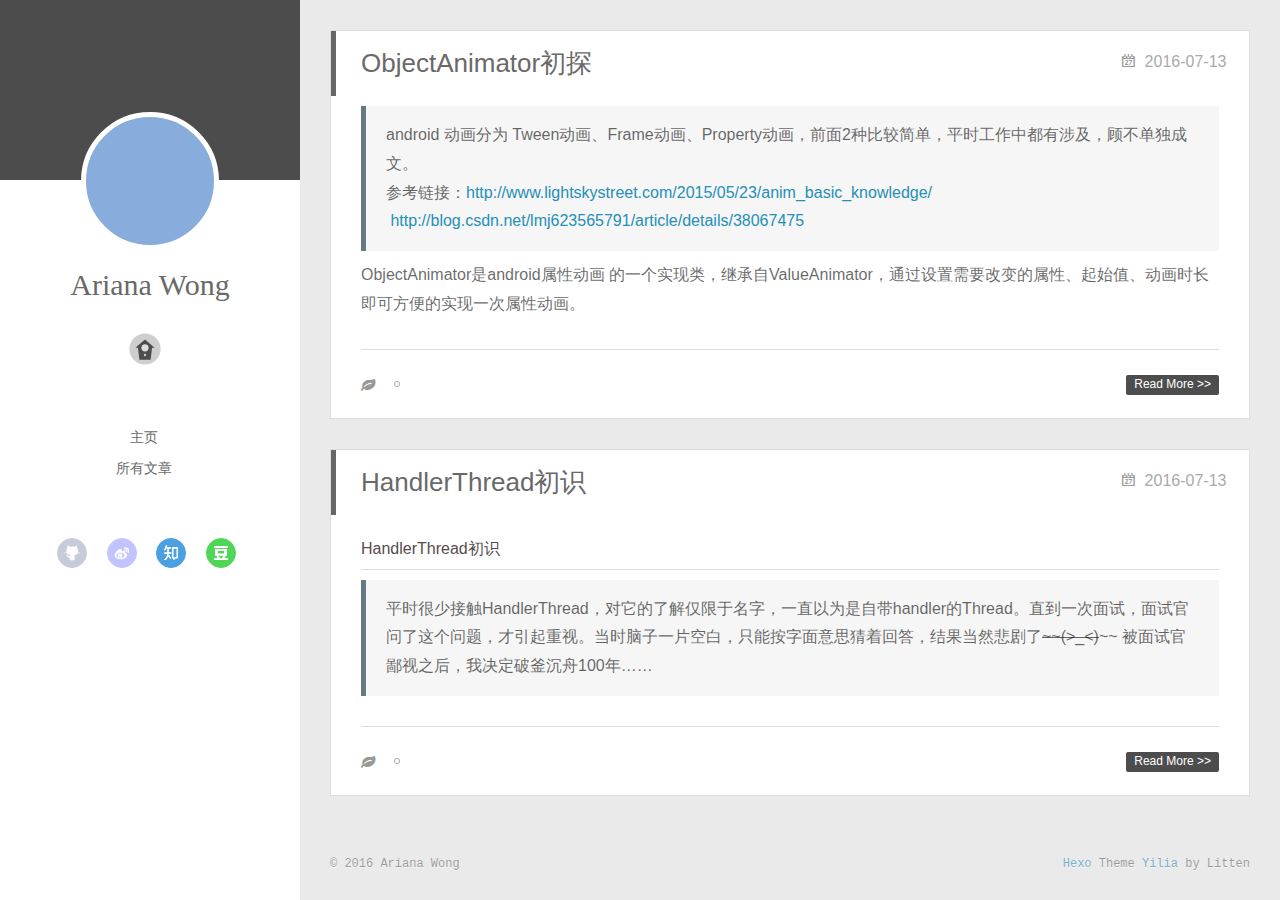
==== index.html @ d1c43d98 "Site updated: 2016-07-18 16:41:41" ====
<!DOCTYPE html>
<html>
<head>
  <meta charset="utf-8">
  
  <meta http-equiv="X-UA-Compatible" content="IE=edge" >
  <title>Douyer&#39;s home</title>
  <meta name="viewport" content="width=device-width, initial-scale=1, maximum-scale=1">
  <meta property="og:type" content="website">
<meta property="og:title" content="Douyer's home">
<meta property="og:url" content="http://love.xiachuanyun.cn/index.html">
<meta property="og:site_name" content="Douyer's home">
<meta name="twitter:card" content="summary">
<meta name="twitter:title" content="Douyer's home">
  
    <link rel="alternative" href="/atom.xml" title="Douyer&#39;s home" type="application/atom+xml">
  
  
    <link rel="icon" href="/favicon.ico">
  
  <link rel="stylesheet" href="/css/style.css">
</head>

<body>
  <div id="container">
    <div class="left-col">
    <div class="overlay"></div>
<div class="intrude-less">
	<header id="header" class="inner">
		<a href="/" class="profilepic">
			
			<img lazy-src="/img/favicon.ico" class="js-avatar">
			
		</a>

		<hgroup>
		  <h1 class="header-author"><a href="/">Ariana Wong</a></h1>
		</hgroup>

		

		
			<div class="switch-btn">
				<div class="icon">
					<div class="icon-ctn">
						<div class="icon-wrap icon-house" data-idx="0">
							<div class="birdhouse"></div>
							<div class="birdhouse_holes"></div>
						</div>
						<div class="icon-wrap icon-ribbon hide" data-idx="1">
							<div class="ribbon"></div>
						</div>
						
						
						<div class="icon-wrap icon-me hide" data-idx="3">
							<div class="user"></div>
							<div class="shoulder"></div>
						</div>
						
					</div>
					
				</div>
				<div class="tips-box hide">
					<div class="tips-arrow"></div>
					<ul class="tips-inner">
						<li>Menu</li>
						<li>Tags</li>
						
						
						<li>About</li>
						
					</ul>
				</div>
			</div>
		

		<div class="switch-area">
			<div class="switch-wrap">
				<section class="switch-part switch-part1">
					<nav class="header-menu">
						<ul>
						
							<li><a href="/">主页</a></li>
				        
							<li><a href="/archives">所有文章</a></li>
				        
						</ul>
					</nav>
					<nav class="header-nav">
						<div class="social">
							
								<a class="github" target="_blank" href="https://github.com/" title="github">github</a>
					        
								<a class="weibo" target="_blank" href="http://weibo.com/" title="weibo">weibo</a>
					        
								<a class="zhihu" target="_blank" href="https://www.zhihu.com/" title="zhihu">zhihu</a>
					        
								<a class="douban" target="_blank" href="https://www.douban.com/" title="douban">douban</a>
					        
						</div>
					</nav>
				</section>
				
				
				<section class="switch-part switch-part2">
					<div class="widget tagcloud" id="js-tagcloud">
						<a href="/tags/android-work/" style="font-size: 10px;">android work</a>
					</div>
				</section>
				
				
				

				
				
				<section class="switch-part switch-part3">
				
					<div id="js-aboutme">我是谁，我从哪里来，我到哪里去？我就是我，是颜色不一样的吃货…</div>
				</section>
				
			</div>
		</div>
	</header>				
</div>

    </div>
    <div class="mid-col">
      <nav id="mobile-nav">
  	<div class="overlay">
  		<div class="slider-trigger"></div>
  		<h1 class="header-author js-mobile-header hide">Ariana Wong</h1>
  	</div>
	<div class="intrude-less">
		<header id="header" class="inner">
			<div class="profilepic">
			
				<img lazy-src="/img/favicon.ico" class="js-avatar">
			
			</div>
			<hgroup>
			  <h1 class="header-author">Ariana Wong</h1>
			</hgroup>
			
			<nav class="header-menu">
				<ul>
				
					<li><a href="/">主页</a></li>
		        
					<li><a href="/archives">所有文章</a></li>
		        
		        <div class="clearfix"></div>
				</ul>
			</nav>
			<nav class="header-nav">
				<div class="social">
					
						<a class="github" target="_blank" href="https://github.com/" title="github">github</a>
			        
						<a class="weibo" target="_blank" href="http://weibo.com/" title="weibo">weibo</a>
			        
						<a class="zhihu" target="_blank" href="https://www.zhihu.com/" title="zhihu">zhihu</a>
			        
						<a class="douban" target="_blank" href="https://www.douban.com/" title="douban">douban</a>
			        
				</div>
			</nav>
		</header>				
	</div>
</nav>

      <div class="body-wrap">
  
    <article id="post-ObjectAnimator初探" class="article article-type-post" itemscope itemprop="blogPost">
  
    <div class="article-meta">
      <a href="/2016/07/13/ObjectAnimator初探/" class="article-date">
  	<time datetime="2016-07-13T09:12:01.000Z" itemprop="datePublished">2016-07-13</time>
</a>
    </div>
  
  <div class="article-inner">
    
      <input type="hidden" class="isFancy" />
    
    
      <header class="article-header">
        
  
    <h1 itemprop="name">
      <a class="article-title" href="/2016/07/13/ObjectAnimator初探/">ObjectAnimator初探</a>
    </h1>
  

      </header>
      
    
    <div class="article-entry" itemprop="articleBody">
      
        <blockquote>
<p> android 动画分为 Tween动画、Frame动画、Property动画，前面2种比较简单，平时工作中都有涉及，顾不单独成文。</p>
<p> 参考链接：<a href="http://www.lightskystreet.com/2015/05/23/anim_basic_knowledge/">http://www.lightskystreet.com/2015/05/23/anim_basic_knowledge/</a>     </p>
<p> ​                   <a href="http://blog.csdn.net/lmj623565791/article/details/38067475">http://blog.csdn.net/lmj623565791/article/details/38067475</a></p>
</blockquote>
<p>ObjectAnimator是android属性动画 的一个实现类，继承自ValueAnimator，通过设置需要改变的属性、起始值、动画时长即可方便的实现一次属性动画。<br>
      
    </div>
    
    <div class="article-info article-info-index">
      
      
	<div class="article-tag tagcloud">
		<ul class="article-tag-list"><li class="article-tag-list-item"><a class="article-tag-list-link" href="/tags/android-work/">android work</a></li></ul>
	</div>

      

      
        <p class="article-more-link">
          <a  href="/2016/07/13/ObjectAnimator初探/#more">Read More >></a>
        </p>
      
      <div class="clearfix"></div>
    </div>
    
  </div>
  
</article>









  
    <article id="post-HandlerThread初识" class="article article-type-post" itemscope itemprop="blogPost">
  
    <div class="article-meta">
      <a href="/2016/07/13/HandlerThread初识/" class="article-date">
  	<time datetime="2016-07-13T07:56:54.000Z" itemprop="datePublished">2016-07-13</time>
</a>
    </div>
  
  <div class="article-inner">
    
      <input type="hidden" class="isFancy" />
    
    
      <header class="article-header">
        
  
    <h1 itemprop="name">
      <a class="article-title" href="/2016/07/13/HandlerThread初识/">HandlerThread初识</a>
    </h1>
  

      </header>
      
    
    <div class="article-entry" itemprop="articleBody">
      
        <h4 id="HandlerThread初识"><a href="#HandlerThread初识" class="headerlink" title="HandlerThread初识"></a>HandlerThread初识</h4><blockquote>
<p>平时很少接触HandlerThread，对它的了解仅限于名字，一直以为是自带handler的Thread。直到一次面试，面试官问了这个问题，才引起重视。当时脑子一片空白，只能按字面意思猜着回答，结果当然悲剧了<del>~~(&gt;_&lt;)</del>~~   被面试官鄙视之后，我决定破釜沉舟100年……</p>
</blockquote>
      
    </div>
    
    <div class="article-info article-info-index">
      
      
	<div class="article-tag tagcloud">
		<ul class="article-tag-list"><li class="article-tag-list-item"><a class="article-tag-list-link" href="/tags/android-work/">android work</a></li></ul>
	</div>

      

      
        <p class="article-more-link">
          <a  href="/2016/07/13/HandlerThread初识/#more">Read More >></a>
        </p>
      
      <div class="clearfix"></div>
    </div>
    
  </div>
  
</article>









  
  
</div>
      <footer id="footer">
  <div class="outer">
    <div id="footer-info">
    	<div class="footer-left">
    		&copy; 2016 Ariana Wong
    	</div>
      	<div class="footer-right">
      		<a href="http://hexo.io/" target="_blank">Hexo</a>  Theme <a href="https://github.com/litten/hexo-theme-yilia" target="_blank">Yilia</a> by Litten
      	</div>
    </div>
  </div>
</footer>
    </div>
    
  <link rel="stylesheet" href="/fancybox/jquery.fancybox.css">


<script>
	var yiliaConfig = {
		fancybox: true,
		mathjax: true,
		animate: true,
		isHome: true,
		isPost: false,
		isArchive: false,
		isTag: false,
		isCategory: false,
		open_in_new: false
	}
</script>
<script src="http://7.url.cn/edu/jslib/comb/require-2.1.6,jquery-1.9.1.min.js"></script>
<script src="/js/main.js"></script>






<script type="text/x-mathjax-config">
MathJax.Hub.Config({
    tex2jax: {
        inlineMath: [ ['$','$'], ["\\(","\\)"]  ],
        processEscapes: true,
        skipTags: ['script', 'noscript', 'style', 'textarea', 'pre', 'code']
    }
});

MathJax.Hub.Queue(function() {
    var all = MathJax.Hub.getAllJax(), i;
    for(i=0; i < all.length; i += 1) {
        all[i].SourceElement().parentNode.className += ' has-jax';                 
    }       
});
</script>

<script type="text/javascript" src="http://cdn.mathjax.org/mathjax/latest/MathJax.js?config=TeX-AMS-MML_HTMLorMML">
</script>


  </div>
</body>
</html>
---- css/style.css ----
body {
  width: 100%;
}
body:before,
body:after {
  content: "";
  display: table;
}
body:after {
  clear: both;
}
@font-face {
  font-family: 'FontAwesome';
  src: url("fonts/fontawesome-webfont.eot");
  src: url("fonts/fontawesome-webfont.eot?#iefix") format("embedded-opentype"), url("fonts/fontawesome-webfont.woff") format("woff"), url("fonts/fontawesome-webfont.ttf") format("truetype"), url("fonts/fontawesome-webfont.svgz#FontAwesomeRegular") format("svg"), url("fonts/fontawesome-webfont.svg#FontAwesomeRegular") format("svg");
  font-weight: normal;
  font-style: normal;
}
html,
body,
div,
span,
applet,
object,
iframe,
h1,
h2,
h3,
h4,
h5,
h6,
p,
blockquote,
pre,
a,
abbr,
acronym,
address,
big,
cite,
code,
del,
dfn,
em,
img,
ins,
kbd,
q,
s,
samp,
small,
strike,
strong,
sub,
sup,
tt,
var,
dl,
dt,
dd,
ol,
ul,
li,
fieldset,
form,
label,
legend,
table,
caption,
tbody,
tfoot,
thead,
tr,
th,
td {
  margin: 0;
  padding: 0;
  border: 0;
  outline: 0;
  font-weight: inherit;
  font-style: inherit;
  font-family: inherit;
  font-size: 100%;
  vertical-align: baseline;
}
body {
  line-height: 1;
  color: #000;
  background: #fff;
}
ol,
ul {
  list-style: none;
}
table {
  border-collapse: separate;
  border-spacing: 0;
  vertical-align: middle;
}
caption,
th,
td {
  text-align: left;
  font-weight: normal;
  vertical-align: middle;
}
a img {
  border: none;
}
ol {
  list-style: decimal;
  padding-left: 20px;
}
ul {
  list-style: none;
}
input,
button {
  margin: 0;
  padding: 0;
}
input::-moz-focus-inner,
button::-moz-focus-inner {
  border: 0;
  padding: 0;
}
@font-face {
  font-family: FontAwesome;
  font-style: normal;
  font-weight: normal;
  src: url("fonts/fontawesome-webfont.eot?v=#4.0.3");
  src: url("fonts/fontawesome-webfont.eot?#iefix&v=#4.0.3") format("embedded-opentype"), url("fonts/fontawesome-webfont.woff?v=#4.0.3") format("woff"), url("fonts/fontawesome-webfont.ttf?v=#4.0.3") format("truetype"), url("fonts/fontawesome-webfont.svg#fontawesomeregular?v=#4.0.3") format("svg");
}
html,
body,
#container {
  height: 100%;
}
body {
  font-family: "微软雅黑", "HelveticaNeue-Light", "Helvetica Neue Light", "Helvetica Neue", Helvetica, Arial, sans-serif;
  font-size: 16px;
  background: #fff;
  color: rgba(0,0,0,0.6);
  -webkit-overflow-scrolling: touch;
}
h1,
h2,
h3 {
  display: block;
}
h1 {
  font-size: 1.5em;
}
h2 {
  font-size: 1.3em;
}
h3 {
  font-size: 1.1em;
}
h4,
h5,
h6 {
  font-size: 1em;
}
a {
  text-decoration: none;
  outline-width: 0;
  color: #258fb8;
  outline: none;
}
.alignleft {
  float: left;
}
.alignright {
  float: right;
}
.clearfix {
  *zoom: 1;
}
.clearfix:after {
  content: "";
  display: table;
  clear: both;
}
.inner {
  width: 1000px;
  margin: 0 auto;
}
.hide {
  display: none;
}
@media screen and (max-width: 1040px) {
  .inner {
    width: 100%;
  }
}
#container {
  position: relative;
  min-height: 100%;
}
#container #mobile-nav {
  display: none;
}
#container #mobile-nav .overlay {
  height: 110px;
  position: absolute;
  width: 100%;
  background: #4d4d4d;
}
#container #mobile-nav .overlay.fixed {
  position: fixed;
  height: 42px;
  z-index: 99;
}
#container #mobile-nav #header {
  padding: 10px 0 0 0;
}
#container #mobile-nav #header .profilepic {
  display: block;
  position: relative;
  z-index: 100;
}
#container #mobile-nav #header .header-menu {
  height: auto;
  margin: 10px;
}
#container #mobile-nav #header .header-menu ul {
  text-align: center;
  cursor: default;
}
#container #mobile-nav #header .header-menu li {
  display: inline-block;
  margin: 3px;
}
#container .left-col {
  background: #fff;
  width: 300px;
  position: fixed;
  opacity: 1;
  -webkit-transition: all 0.2s ease-in;
  -moz-transition: all 0.2s ease-in;
  -ms-transition: all 0.2s ease-in;
  transition: all 0.2s ease-in;
  height: 100%;
}
#container .left-col .overlay {
  width: 100%;
  height: 180px;
  background-color: #000;
  position: absolute;
  opacity: 0.7;
}
#container .left-col .intrude-less {
  width: 76%;
  text-align: center;
  margin: 112px auto 0;
}
#container .mid-col {
  position: absolute;
  right: 0;
  min-height: 100%;
  background: #eaeaea;
  left: 300px;
  width: auto;
}
@media screen and (max-width: 800px) {
  #container .left-col {
    display: none;
  }
  #container .mid-col {
    left: 0;
  }
  #container #header .header-nav {
    position: relative;
  }
  #container .header-author.fixed {
    position: fixed;
    top: -13px;
    width: 100%;
    color: #ddd;
  }
  #container .overlay .slider-trigger {
    position: absolute;
    z-index: 101;
    bottom: 0;
    left: 0;
    width: 42px;
    height: 42px;
  }
  #container .overlay .slider-trigger:hover {
    background: #444;
  }
  #container .overlay .slider-trigger:before {
    color: #ddd;
    content: "\f00b";
    font: 16px FontAwesome;
    width: 16px;
    height: 16px;
    margin-left: 9px;
    margin-top: 14px;
    display: block;
  }
  #container .article-header {
    border-left: none;
    padding: 0;
    border-bottom: 1px dotted #ddd;
  }
  #container .article-header h1 {
    margin-bottom: 10px;
  }
  #container .header-subtitle {
    padding: 0 24px;
  }
  #container .article-info-index.article-info {
    padding-top: 10px;
    margin: 0;
    border-top: 1px solid #ddd;
  }
  #container .article-info-post.article-info {
    margin: 0;
    padding-top: 10px;
    border: none;
  }
  #container .article-more-link a {
    float: right;
  }
  #container #viewer-box .viewer-box-l {
    font-size: 14px;
  }
  #container .article {
    padding: 10px;
    margin: 10px;
    font-size: 14px;
  }
  #container .article .article-entry {
    padding-left: 0;
    padding-right: 0;
    padding-top: 10px;
  }
  #container .article .article-title {
    font-size: 18px;
    max-width: 185px;
    display: block;
    margin: 0;
  }
  #container .article .article-meta {
    width: auto;
    height: 30px;
    margin-top: -5px;
    position: ralative;
  }
  #container .article .article-meta .article-date {
    font-size: 12px;
    -webkit-border-radius: 0;
    border-radius: 0;
    color: #666;
    background: none;
    height: auto;
    padding: 0;
    margin: 0;
    width: 100%;
    text-align: left;
    margin-left: 10px;
  }
  #container .article .article-meta .article-date time {
    width: auto;
    float: right;
    margin-right: 10px;
  }
  #container .article .article-meta .article-tag-list {
    margin-top: 7px;
    position: absolute;
    right: 10px;
    top: 0;
  }
  #container .article .article-meta .article-tag-list:before {
    float: left;
    margin-top: 1px;
    left: 0;
  }
  #container .article .article-meta .article-tag-list .article-tag-list-item {
    float: left;
    padding-left: 0;
    width: auto;
    max-width: 83px;
  }
  #container .article .article-meta .article-category {
    margin-top: 7px;
    position: absolute;
    right: 10px;
    top: -30px;
  }
  #container .article .article-meta .article-category:before {
    float: left;
    margin-top: 1px;
    left: 15px;
  }
  #container .article .article-meta .article-category .article-category-link {
    max-width: 83px;
    width: auto;
    padding-left: 10px;
  }
  #container .article .article-nav-link-wrap {
    margin: 5px 0;
  }
  #container .article .article-nav-link-wrap strong {
    float: left;
    margin-right: 5px;
  }
  #container .article #article-nav-older {
    float: none;
    display: block;
  }
  #container .share {
    padding: 3px 10px;
  }
  #container .duoshuo {
    padding: 0 13px;
  }
  #container #disqus_thread {
    padding: 0 13px;
  }
  #container #mobile-nav {
    display: block;
  }
  #container #page-nav .extend {
    opacity: 1;
  }
  #container .instagram .open-ins {
    left: 2px;
    top: -30px;
    color: #aaa;
  }
  #container .info-on-right {
    float: initial;
  }
  #container .archives-wrap {
    margin: 10px 10px 0px;
    padding: 10px;
  }
  #container .archives-wrap .archive-article-title {
    font-size: 14px;
  }
  #container .archives-wrap .archive-year-wrap {
    position: relative;
    padding: 0 0 0 0;
  }
  #container .archives-wrap .archive-year-wrap a {
    padding: 0 0 0 0;
  }
  #container .archives-wrap .article-meta .archive-article-date {
    font-size: 12px;
    margin-right: 10px;
    margin-top: -5px;
  }
  #container .archives-wrap .article-meta .article-tag-list-link {
    font-size: 12px;
  }
  #container .archives .archive-article {
    padding: 10px 0;
    margin-left: 0;
  }
  #container #footer .footer-left {
    float: initial;
    margin-bottom: 10px;
  }
  #container #footer .footer-right {
    float: initial;
  }
}
.header-author {
  text-align: center;
  margin: 0.67em 0;
  font-family: Roboto, "Roboto", serif;
  font-size: 30px;
  -webkit-transition: 0.3s;
  -moz-transition: 0.3s;
  -ms-transition: 0.3s;
  transition: 0.3s;
}
#header {
  width: 100%;
}
#header a {
  color: #696969;
}
#header a:hover {
  color: #b0a0aa;
}
#header .profilepic {
  text-align: center;
  display: block;
  border: 5px solid #fff;
  -webkit-border-radius: 300px;
  border-radius: 300px;
  width: 128px;
  height: 128px;
  margin: 0 auto;
  position: relative;
  overflow: hidden;
  background: #88acdb;
  -webkit-transition: all 0.2s ease-in;
  display: -webkit-box;
  -webkit-box-orient: horizontal;
  -webkit-box-pack: center;
  -webkit-box-align: center;
  text-align: center;
}
#header .profilepic img {
  width: 20%;
  height: 20%;
  -webkit-border-radius: 300px;
  border-radius: 300px;
  opacity: 0;
  -webkit-transition: all 0.2s ease-in;
}
#header .profilepic img.show {
  width: 100%;
  height: 100%;
  opacity: 1;
}
#header .header-subtitle {
  text-align: center;
  color: #999;
  font-size: 14px;
  line-height: 25px;
  overflow: hidden;
  text-overflow: ellipsis;
  display: -webkit-box;
  -webkit-line-clamp: 2;
  -webkit-box-orient: vertical;
}
#header .header-menu {
  font-weight: 300;
  line-height: 31px;
  cursor: pointer;
  text-transform: uppercase;
  float: none;
  min-height: 150px;
  margin-left: -12px;
  text-align: center;
  display: -webkit-box;
  -webkit-box-orient: horizontal;
  -webkit-box-pack: center;
  -webkit-box-align: center;
}
#header .header-menu li {
  cursor: default;
}
#header .header-menu li a {
  font-size: 14px;
  min-width: 300px;
}
#header .switch-area {
  position: relative;
  width: 100%;
  overflow: hidden;
  min-height: 500px;
  font-size: 14px;
}
#header .switch-area .switch-wrap {
  -webkit-transition: -webkit-transform 0.3s ease-in;
  -moz-transition: -moz-transform 0.3s ease-in;
  -ms-transition: -ms-transform 0.3s ease-in;
  transition: transform 0.3s ease-in;
  position: relative;
}
#header .turn-left {
  -webkit-transform: translate(-100%, 0);
  -moz-transform: translate(-100%, 0);
  -ms-transform: translate(-100%, 0);
  transform: translate(-100%, 0);
}
#header .header-nav {
  width: 100%;
  position: absolute;
  -webkit-transition: -webkit-transform 0.3s ease-in;
  -moz-transition: -moz-transform 0.3s ease-in;
  -ms-transition: -ms-transform 0.3s ease-in;
  transition: transform 0.3s ease-in;
}
#header .header-nav .social {
  margin-right: 15px;
  margin-top: 10px;
  text-align: center;
}
#header .header-nav .social a {
  -webkit-border-radius: 50%;
  border-radius: 50%;
  display: -moz-inline-stack;
  display: inline-block;
  vertical-align: middle;
  *vertical-align: auto;
  zoom: 1;
  *display: inline;
  text-indent: -9999px;
  margin: 0 8px 15px 8px;
  opacity: 0.7;
  width: 28px;
  height: 28px;
  -webkit-transition: 0.3s;
  -moz-transition: 0.3s;
  -ms-transition: 0.3s;
  transition: 0.3s;
}
#header .header-nav .social a:hover {
  opacity: 1;
}
#header .header-nav .social a:last-of-type {
  margin-right: 0;
}
#header .header-nav .social a.weibo {
  background: url("/img/weibo.png") center no-repeat #aaf;
  border: 1px solid #aaf;
}
#header .header-nav .social a.weibo:hover {
  border: 1px solid #aaf;
}
#header .header-nav .social a.rss {
  background: url("/img/rss.png") center no-repeat #ef7522;
  border: 1px solid #ef7522;
}
#header .header-nav .social a.rss:hover {
  border: 1px solid #cf5d0f;
}
#header .header-nav .social a.github {
  background: url("/img/github.png") center no-repeat #afb6ca;
  border: 1px solid #afb6ca;
}
#header .header-nav .social a.github:hover {
  border: 1px solid #909ab6;
}
#header .header-nav .social a.facebook {
  background: url("/img/facebook.png") center no-repeat #3b5998;
  border: 1px solid #3b5998;
}
#header .header-nav .social a.facebook:hover {
  border: 1px solid #2d4373;
}
#header .header-nav .social a.google {
  background: url("/img/google.png") center no-repeat #c83d20;
  border: 1px solid #c83d20;
}
#header .header-nav .social a.google:hover {
  border: 1px solid #9c3019;
}
#header .header-nav .social a.twitter {
  background: url("/img/twitter.png") center no-repeat #55cff8;
  border: 1px solid #55cff8;
}
#header .header-nav .social a.twitter:hover {
  border: 1px solid #24c1f6;
}
#header .header-nav .social a.linkedin {
  background: url("/img/linkedin.png") center no-repeat #005a87;
  border: 1px solid #005a87;
}
#header .header-nav .social a.linkedin:hover {
  border: 1px solid #006b98;
}
#header .header-nav .social a.zhihu {
  background: url("/img/zhihu.png") center no-repeat #0078d8;
  border: 1px solid #0078d8;
}
#header .header-nav .social a.zhihu:hover {
  border: 1px solid #0078d8;
}
#header .header-nav .social a.douban {
  background: url("/img/douban.png") center no-repeat #06c611;
  border: 1px solid #06c611;
}
#header .header-nav .social a.douban:hover {
  border: 1px solid #06c611;
}
#header .header-nav .social a.mail {
  background: url("/img/mail.png") center no-repeat #005a87;
  border: 1px solid #005a87;
}
#header .header-nav .social a.mail:hover {
  border: 1px solid #006b98;
}
#header .switch-part {
  width: 100%;
  position: absolute;
}
#header .switch-part1 {
  left: 0;
}
#header .switch-part2 {
  left: 100%;
  top: 20px;
  overlay-x: hidden;
  overflow-y: auto;
  max-height: 200px;
}
#header .switch-part3 {
  left: 200%;
  line-height: 30px;
}
#header .switch-part3 .switch-friends-link {
  margin-right: 9px;
  -webkit-border-radius: 3px;
  border-radius: 3px;
  padding: 5px;
}
#header .switch-part3 .switch-friends-link:hover {
  background: #88acdb;
  color: #fff;
}
#header .switch-part4 {
  left: 300%;
  text-align: left;
  line-height: 30px;
}
.duoshuo {
  padding: 0 40px;
}
#disqus_thread {
  padding: 0 40px;
}
.archives-wrap {
  position: relative;
  margin: 0 30px;
  padding-right: 60px;
  border-bottom: 1px solid #eee;
  background: #fff;
}
.archives-wrap:first-child {
  margin-top: 30px;
}
.archives-wrap:last-child {
  margin-bottom: 80px;
}
.archives-wrap .archive-year-wrap {
  line-height: 35px;
  width: 200px;
  position: absolute;
  padding-top: 15px;
  font-size: 1.8em;
}
.archives-wrap .archive-year-wrap a {
  color: #666;
  font-weight: bold;
  padding-left: 48px;
}
.archives {
  position: relative;
}
.archives .article-info {
  border: none;
}
.archives .archive-article {
  margin-left: 200px;
  padding: 20px 0;
  border-bottom: 1px solid #eee;
  border-top: 1px solid #fff;
  position: relative;
}
.archives .archive-article:first-child {
  border-top: none;
}
.archives .archive-article:last-child {
  border-bottom: none;
}
.archives .archive-article-title {
  font-size: 16px;
  color: #333;
  -webkit-transition: color 0.3s;
  -moz-transition: color 0.3s;
  -ms-transition: color 0.3s;
  transition: color 0.3s;
}
.archives .archive-article-title:hover {
  color: #657b83;
}
.archives .archive-article-title span {
  display: block;
  color: #a8a8a8;
  font-size: 12px;
  line-height: 14px;
  height: 7px;
  padding-left: 2px;
}
.archives .archive-article-title span:before {
  display: inline-block;
  content: "“";
  font-family: serif;
  font-size: 30px;
  float: left;
  margin: 4px 4px 0 -12px;
  color: #c8c8c8;
}
.archive-article-inner .archive-article-header {
  position: relative;
}
.archive-article-inner .article-meta {
  position: relative;
  float: right;
  margin-top: -10px;
  color: #555;
  background: none;
  text-align: right;
  width: auto;
}
.archive-article-inner .article-meta .article-date time {
  color: #aaa;
}
.archive-article-inner .article-meta .archive-article-date,
.archive-article-inner .article-meta .article-tag-list {
  margin-right: 30px;
  display: -moz-inline-stack;
  display: inline-block;
  vertical-align: middle;
  zoom: 1;
  color: #666;
  font-size: 14px;
}
.archive-article-inner .article-meta .archive-article-date {
  cursor: default;
  font-size: 12px;
  margin-bottom: 5px;
  margin-top: -10px;
}
.archive-article-inner .article-meta .archive-article-date time:before {
  content: "\f073";
  color: #999;
  position: relative;
  margin-right: 10px;
  font: 16px FontAwesome;
}
.archive-article-inner .article-meta .article-category:before {
  float: left;
  margin-top: 1px;
  left: 15px;
}
.archive-article-inner .article-meta .article-category .article-category-link {
  width: auto;
  max-width: 83px;
  padding-left: 10px;
}
.archive-article-inner .article-meta .article-tag-list {
  margin-top: 0px;
}
.archive-article-inner .article-meta .article-tag-list:before {
  left: 15px;
}
.archive-article-inner .article-meta .article-tag-list .article-tag-list-item {
  display: inline-block;
  width: auto;
  max-width: 83px;
  padding-left: 8px;
  font-size: 12px;
}
.body-wrap {
  margin-bottom: 80px;
}
.article {
  margin: 30px;
  position: relative;
  border: 1px solid #ddd;
  background: #fff;
  -webkit-transition: all 0.2s ease-in;
}
.article.show {
  visibility: visible;
  -webkit-animation: cd-bounce-1 0.6s;
  -moz-animation: cd-bounce-1 0.6s;
  -webkit-animation: cd-bounce-1 0.6s;
  -moz-animation: cd-bounce-1 0.6s;
  -ms-animation: cd-bounce-1 0.6s;
  animation: cd-bounce-1 0.6s;
}
.article.hidden {
  visibility: hidden;
}
.article img {
  max-width: 100%;
}
@-webkit-keyframes cd-bounce-1 {
  0% {
    opacity: 0;
    -webkit-transform: scale(1);
  }
  60% {
    opacity: 1;
    -webkit-transform: scale(1.01);
  }
  100% {
    -webkit-transform: scale(1);
  }
}
@-moz-keyframes cd-bounce-1 {
  0% {
    opacity: 0;
    -moz-transform: scale(1);
  }
  60% {
    opacity: 1;
    -moz-transform: scale(1.01);
  }
  100% {
    -moz-transform: scale(1);
  }
}
.article-index {
  margin-left: 200px;
  padding: 15px 0;
  margin-right: 75px;
}
.article-index .brief {
  display: block;
  color: #a8a8a8;
  font-size: 12px;
  line-height: 14px;
  height: 7px;
  padding-left: 2px;
}
.article-index .brief:before {
  display: inline-block;
  content: "“";
  font-family: serif;
  font-size: 30px;
  float: left;
  margin: 4px 4px 0 -12px;
  color: #c8c8c8;
}
.article-title {
  color: #696969;
  margin-left: 0px;
  font-weight: 300;
  line-height: 35px;
  margin-bottom: 20px;
  font-size: 26px;
  -webkit-transition: color 0.3s;
  -moz-transition: color 0.3s;
  -o-transition: color 0.3s;
  -webkit-transition: color 0.3s;
  -moz-transition: color 0.3s;
  -ms-transition: color 0.3s;
  transition: color 0.3s;
}
.article-title:hover {
  color: #b0a0aa;
}
.article-inner {
  position: relative;
  margin-bottom: 20px;
}
.article-header {
  border-left: 5px solid;
  padding: 15px 0px 15px 25px;
}
.article-info.info-on-right {
  margin: 10px 0 0 0;
  float: right;
}
.article-info-index.article-info {
  padding-top: 20px;
  margin: 30px 30px 0 30px;
  border-top: 1px solid #ddd;
}
.article-info-post.article-info {
  padding: 0;
  border: none;
  margin: -30px 0 20px 30px;
}
.article-entry {
  line-height: 1.8em;
  padding-right: 30px;
  padding-left: 30px;
}
.article-entry p {
  margin-top: 10px;
}
.article-entry p code,
.article-entry li code {
  padding: 1px 3px;
  margin: 0 3px;
  background: #ddd;
  border: 1px solid #ccc;
  font-family: Menlo, Monaco, "Andale Mono", "lucida console", "Courier New", monospace;
  word-wrap: break-word;
  font-size: 14px;
}
.article-entry blockquote {
  background: #ddd;
  border-left: 5px solid #ccc;
  padding: 15px 20px;
  margin-top: 10px;
  border-left: 5px solid #657b83;
  background: #f6f6f6;
}
.article-entry blockquote p {
  margin-top: 0;
}
.article-entry em {
  font-style: italic;
}
.article-entry ul li:before {
  content: "";
  width: 6px;
  height: 6px;
  border: 1px solid #999;
  -webkit-border-radius: 10px;
  border-radius: 10px;
  background: #aaa;
  display: inline-block;
  margin-right: 10px;
  float: left;
  margin-top: 12px;
}
.article-entry ul,
.article-entry ol {
  font-size: 14px;
  margin: 10px 0px;
}
.article-entry li ul,
.article-entry li ol {
  margin-left: 30px;
}
.article-entry li ul li:before,
.article-entry li ol li:before {
  content: "";
  background: #dedede;
}
.article-entry h1 {
  margin-top: 30px;
}
.article-entry h2 {
  margin-top: 20px;
  font-weight: 300;
  color: #574c4c;
  padding-bottom: 5px;
  border-bottom: 1px solid #ddd;
}
.article-entry h3,
.article-entry h4,
.article-entry h5,
.article-entry h6 {
  margin-top: 20px;
  font-weight: 300;
  color: #574c4c;
  padding-bottom: 5px;
  border-bottom: 1px solid #ddd;
}
.article-entry video {
  max-width: 100%;
}
.article-entry strong {
  font-weight: bold;
}
.article-entry .caption {
  display: block;
  font-size: 0.8em;
  color: #aaa;
}
.article-entry hr {
  height: 0;
  margin-top: 20px;
  margin-bottom: 20px;
  border-left: 0;
  border-right: 0;
  border-top: 1px solid #ddd;
  border-bottom: 1px solid #fff;
}
.article-entry pre {
  font-size: 1/0.9em;
  line-height: 1.5;
  margin-top: 10px;
  padding: 5px 15px;
  overflow-x: auto;
  color: #657b83;
  font-size: 10px;
  border: 1px solid #ccc;
  text-shadow: 0 1px #444;
  font-family: Menlo, Monaco, "Andale Mono", "lucida console", "Courier New", monospace;
}
.article-entry pre code {
  font-size: 14px;
}
.article-entry table {
  width: 100%;
  border: 1px solid #dedede;
  margin: 15px 0;
  border-collapse: collapse;
}
.article-entry table tr,
.article-entry table td {
  height: 35px;
}
.article-entry table thead tr {
  background: #f8f8f8;
}
.article-entry table tbody tr:hover {
  background: #efefef;
}
.article-entry table td,
.article-entry table th {
  border: 1px solid #dedede;
  padding: 0 10px;
}
.article-entry figure table {
  border: none;
  width: auto;
  margin: 0;
}
.article-entry figure table tbody tr:hover {
  background: none;
}
.article-meta {
  width: 150px;
  font-size: 14;
  text-align: right;
  position: absolute;
  right: 0;
  top: 23px;
  text-align: center;
  z-index: 1;
}
.article-meta time {
  color: #aaa;
}
.article-meta time:before {
  color: #999;
  content: "\f073";
  font: 17px FontAwesome;
  margin-right: 10px;
}
.article-more-link {
  margin-top: 5px;
  text-align: right;
}
.article-more-link a {
  background: #4d4d4d;
  color: #fff;
  font-size: 12px;
  padding: 2px 8px 4px;
  line-height: 16px;
  -webkit-border-radius: 2px;
  -moz-border-radius: 2px;
  -webkit-border-radius: 2px;
  border-radius: 2px;
  -webkit-transition: background 0.3s;
  -moz-transition: background 0.3s;
  -ms-transition: background 0.3s;
  transition: background 0.3s;
}
.article-more-link a:hover {
  background: #3c3c3c;
}
.article-more-link a.hidden {
  visibility: hidden;
}
#article-nav {
  margin: 80px 0 30px 0;
  padding-bottom: 10px;
}
#article-nav .article-nav-link-wrap {
  margin: 0px 30px 0px 30px;
  font-size: 14px;
  color: #333;
}
#article-nav .article-nav-link-wrap .article-nav-title {
  display: inline-block;
  font-size: 12px;
  color: #aaa;
  -webkit-transition: color 0.3s;
  -moz-transition: color 0.3s;
  -ms-transition: color 0.3s;
  transition: color 0.3s;
}
#article-nav .article-nav-link-wrap strong {
  background: #ddd;
  color: #fff;
  -webkit-border-radius: 100%;
  border-radius: 100%;
  width: 15px;
  height: 15px;
  display: inline-block;
  text-align: center;
  -webkit-transition: background 0.3s;
  -moz-transition: background 0.3s;
  -ms-transition: background 0.3s;
  transition: background 0.3s;
}
#article-nav .article-nav-link-wrap:hover strong {
  background: #4d4d4d;
}
#article-nav .article-nav-link-wrap:hover .article-nav-title {
  color: #4d4d4d;
}
#article-nav #article-nav-older {
  float: right;
}
@-moz-keyframes cd-bounce-1 {
  0% {
    opacity: 0;
    -webkit-transform: scale(1);
    -moz-transform: scale(1);
    -ms-transform: scale(1);
    -o-transform: scale(1);
    -webkit-transform: scale(1);
    -moz-transform: scale(1);
    -ms-transform: scale(1);
    transform: scale(1);
  }
  60% {
    opacity: 1;
    -webkit-transform: scale(1.01);
    -moz-transform: scale(1.01);
    -ms-transform: scale(1.01);
    -o-transform: scale(1.01);
    -webkit-transform: scale(1.01);
    -moz-transform: scale(1.01);
    -ms-transform: scale(1.01);
    transform: scale(1.01);
  }
  100% {
    -webkit-transform: scale(1);
    -moz-transform: scale(1);
    -ms-transform: scale(1);
    -o-transform: scale(1);
    -webkit-transform: scale(1);
    -moz-transform: scale(1);
    -ms-transform: scale(1);
    transform: scale(1);
  }
}
@-webkit-keyframes cd-bounce-1 {
  0% {
    opacity: 0;
    -webkit-transform: scale(1);
    -moz-transform: scale(1);
    -ms-transform: scale(1);
    -o-transform: scale(1);
    -webkit-transform: scale(1);
    -moz-transform: scale(1);
    -ms-transform: scale(1);
    transform: scale(1);
  }
  60% {
    opacity: 1;
    -webkit-transform: scale(1.01);
    -moz-transform: scale(1.01);
    -ms-transform: scale(1.01);
    -o-transform: scale(1.01);
    -webkit-transform: scale(1.01);
    -moz-transform: scale(1.01);
    -ms-transform: scale(1.01);
    transform: scale(1.01);
  }
  100% {
    -webkit-transform: scale(1);
    -moz-transform: scale(1);
    -ms-transform: scale(1);
    -o-transform: scale(1);
    -webkit-transform: scale(1);
    -moz-transform: scale(1);
    -ms-transform: scale(1);
    transform: scale(1);
  }
}
@-o-keyframes cd-bounce-1 {
  0% {
    opacity: 0;
    -webkit-transform: scale(1);
    -moz-transform: scale(1);
    -ms-transform: scale(1);
    -o-transform: scale(1);
    -webkit-transform: scale(1);
    -moz-transform: scale(1);
    -ms-transform: scale(1);
    transform: scale(1);
  }
  60% {
    opacity: 1;
    -webkit-transform: scale(1.01);
    -moz-transform: scale(1.01);
    -ms-transform: scale(1.01);
    -o-transform: scale(1.01);
    -webkit-transform: scale(1.01);
    -moz-transform: scale(1.01);
    -ms-transform: scale(1.01);
    transform: scale(1.01);
  }
  100% {
    -webkit-transform: scale(1);
    -moz-transform: scale(1);
    -ms-transform: scale(1);
    -o-transform: scale(1);
    -webkit-transform: scale(1);
    -moz-transform: scale(1);
    -ms-transform: scale(1);
    transform: scale(1);
  }
}
@keyframes cd-bounce-1 {
  0% {
    opacity: 0;
    -webkit-transform: scale(1);
    -moz-transform: scale(1);
    -ms-transform: scale(1);
    -o-transform: scale(1);
    -webkit-transform: scale(1);
    -moz-transform: scale(1);
    -ms-transform: scale(1);
    transform: scale(1);
  }
  60% {
    opacity: 1;
    -webkit-transform: scale(1.01);
    -moz-transform: scale(1.01);
    -ms-transform: scale(1.01);
    -o-transform: scale(1.01);
    -webkit-transform: scale(1.01);
    -moz-transform: scale(1.01);
    -ms-transform: scale(1.01);
    transform: scale(1.01);
  }
  100% {
    -webkit-transform: scale(1);
    -moz-transform: scale(1);
    -ms-transform: scale(1);
    -o-transform: scale(1);
    -webkit-transform: scale(1);
    -moz-transform: scale(1);
    -ms-transform: scale(1);
    transform: scale(1);
  }
}
.archives-wrap {
  position: relative;
  margin: 0 30px;
  padding-right: 60px;
  border-bottom: 1px solid #eee;
  background: #fff;
}
.archives-wrap:first-child {
  margin-top: 30px;
}
.archives-wrap:last-child {
  margin-bottom: 80px;
}
.archives-wrap .archive-year-wrap {
  line-height: 35px;
  width: 200px;
  position: absolute;
  padding-top: 15px;
  font-size: 1.8em;
}
.archives-wrap .archive-year-wrap a {
  color: #666;
  font-weight: bold;
  padding-left: 48px;
}
.archives {
  position: relative;
}
.archives .article-info {
  border: none;
}
.archives .archive-article {
  margin-left: 200px;
  padding: 20px 0;
  border-bottom: 1px solid #eee;
  border-top: 1px solid #fff;
  position: relative;
}
.archives .archive-article:first-child {
  border-top: none;
}
.archives .archive-article:last-child {
  border-bottom: none;
}
.archives .archive-article-title {
  font-size: 16px;
  color: #333;
  -webkit-transition: color 0.3s;
  -moz-transition: color 0.3s;
  -ms-transition: color 0.3s;
  transition: color 0.3s;
}
.archives .archive-article-title:hover {
  color: #657b83;
}
.archives .archive-article-title span {
  display: block;
  color: #a8a8a8;
  font-size: 12px;
  line-height: 14px;
  height: 7px;
  padding-left: 2px;
}
.archives .archive-article-title span:before {
  display: inline-block;
  content: "“";
  font-family: serif;
  font-size: 30px;
  float: left;
  margin: 4px 4px 0 -12px;
  color: #c8c8c8;
}
.archive-article-inner .archive-article-header {
  position: relative;
}
.archive-article-inner .article-meta {
  position: relative;
  float: right;
  margin-top: -10px;
  color: #555;
  background: none;
  text-align: right;
  width: auto;
}
.archive-article-inner .article-meta .article-date time {
  color: #aaa;
}
.archive-article-inner .article-meta .archive-article-date,
.archive-article-inner .article-meta .article-tag-list {
  margin-right: 30px;
  display: -moz-inline-stack;
  display: inline-block;
  vertical-align: middle;
  zoom: 1;
  color: #666;
  font-size: 14px;
}
.archive-article-inner .article-meta .archive-article-date {
  cursor: default;
  font-size: 12px;
  margin-bottom: 5px;
  margin-top: -10px;
}
.archive-article-inner .article-meta .archive-article-date time:before {
  content: "\f073";
  color: #999;
  position: relative;
  margin-right: 10px;
  font: 16px FontAwesome;
}
.archive-article-inner .article-meta .article-category:before {
  float: left;
  margin-top: 1px;
  left: 15px;
}
.archive-article-inner .article-meta .article-category .article-category-link {
  width: auto;
  max-width: 83px;
  padding-left: 10px;
}
.archive-article-inner .article-meta .article-tag-list {
  margin-top: 0px;
}
.archive-article-inner .article-meta .article-tag-list:before {
  left: 15px;
}
.archive-article-inner .article-meta .article-tag-list .article-tag-list-item {
  display: inline-block;
  width: auto;
  max-width: 83px;
  padding-left: 8px;
  font-size: 12px;
}
.article-entry pre,
overflow: hidden .highlight {
  background: #272822;
  margin: 10px 0;
  padding: 10px 10px;
  overflow: auto;
  color: #4c4c4c;
  line-height: 22.400000000000002px;
}
overflow: hidden .highlight .gutter pre,
overflow: hidden .gist .gist-file .gist-data .line-numbers {
  color: #666;
}
.article-entry pre,
.article-entry code {
  font-family: "Source Code Pro", Consolas, Monaco, Menlo, Consolas, monospace;
}
.article-entry code {
  background: #eee;
  padding: 0 0.3em;
  border: none;
}
.article-entry pre {
  color: #fff;
}
overflow: hidden code {
  background: none;
  text-shadow: none;
  padding: 0;
  color: #fff;
}
overflow: hidden .highlight {
  -webkit-border-radius: 4px;
  border-radius: 4px;
}
overflow: hidden .highlight pre {
  border: none;
  margin: 0;
  padding: 0;
}
overflow: hidden .highlight table {
  margin: 0;
  width: auto;
}
overflow: hidden .highlight td {
  border: none;
  padding: 0;
}
overflow: hidden .highlight figcaption {
  font-size: 0.85em;
  color: highlight-comment;
  line-height: 1em;
  margin-bottom: 1em;
}
overflow: hidden .highlight figcaption:before,
overflow: hidden .highlight figcaption:after {
  content: "";
  display: table;
}
overflow: hidden .highlight figcaption:after {
  clear: both;
}
overflow: hidden .highlight figcaption a {
  float: right;
}
overflow: hidden .highlight .gutter pre {
  text-align: right;
  padding-right: 20px;
}
overflow: hidden .highlight .gutter pre .line {
  text-shadow: none;
}
overflow: hidden .highlight .line {
  font-size: 15px;
  height: 15px;
}
overflow: hidden .gist {
  margin: 0 -20px;
  border-style: solid;
  border-color: #ddd;
  border-width: 1px 0;
  background: #272822;
  padding: 15px 20px 15px 0;
}
overflow: hidden .gist .gist-file {
  border: none;
  font-family: "Source Code Pro", Consolas, Monaco, Menlo, Consolas, monospace;
  margin: 0;
}
overflow: hidden .gist .gist-file .gist-data {
  background: none;
  border: none;
}
overflow: hidden .gist .gist-file .gist-data .line-numbers {
  background: none;
  border: none;
  padding: 0 20px 0 0;
}
overflow: hidden .gist .gist-file .gist-data .line-data {
  padding: 0 !important;
}
overflow: hidden .gist .gist-file .highlight {
  margin: 0;
  padding: 0;
  border: none;
}
overflow: hidden .gist .gist-file .gist-meta {
  background: #272822;
  color: highlight-comment;
  font: 0.85em "Helvetica Neue", Helvetica, Arial, sans-serif;
  text-shadow: 0 0;
  padding: 0;
  margin-top: 1em;
  margin-left: 20px;
}
overflow: hidden .gist .gist-file .gist-meta a {
  color: #258fb8;
  font-weight: normal;
}
overflow: hidden .gist .gist-file .gist-meta a:hover {
  text-decoration: underline;
}
pre .comment {
  color: #75715e;
}
pre .keyword,
pre .function .keyword,
pre .class .params {
  color: #66d9ef;
}
pre .tag,
pre .doctype,
pre .params,
pre .function,
pre .css .value {
  color: #fff;
}
pre .css ~ * .tag,
pre .title,
pre .at_rule,
pre .at_rule .keyword,
pre .preprocessor,
pre .preprocessor .keyword {
  color: #f92672;
}
pre .attribute,
pre .built_in,
pre .class,
pre .css ~ * .class,
pre .function .title {
  color: #a6e22e;
}
pre .value,
pre .string {
  color: #e6db74;
}
pre .number {
  color: #7163d7;
}
pre .id,
pre .css ~ * .id {
  color: #fd971f;
}
#footer {
  font-size: 12px;
  font-family: Menlo, Monaco, "Andale Mono", "lucida console", "Courier New", monospace;
  text-shadow: 0 1px #fff;
  position: absolute;
  bottom: 30px;
  opacity: 0.6;
  width: 100%;
  text-align: center;
}
#footer .outer {
  padding: 0 30px;
}
.footer-left {
  float: left;
}
.footer-right {
  float: right;
}
.share {
  padding: 0px 75px 30px 40px;
  margin-bottom: 15px;
}
.back_home {
  float: right;
}
.back_home a {
  font-weight: bold;
  margin-left: 10px;
}
.back_home a:hover {
  color: #6e6e6e;
}
#page-nav {
  text-align: center;
  margin-top: 30px;
}
#page-nav .page-number {
  width: 20px;
  height: 20px;
  background: #4d4d4d;
  -webkit-border-radius: 50%;
  -moz-border-radius: 50%;
  -webkit-border-radius: 50%;
  border-radius: 50%;
  display: inline-block;
  color: #fff;
  line-height: 20px;
  font-size: 12px;
  margin: 0 3px 30px;
}
#page-nav .page-number:hover {
  background: #5e5e5e;
}
#page-nav .current {
  background: #88acdb;
  cursor: default;
}
#page-nav .current:hover {
  background: #88acdb;
}
#page-nav .extend {
  color: #4d4d4d;
  margin: 0 27px;
  opacity: 0;
}
#page-nav .extend:hover {
  color: #5e5e5e;
}
#page-nav:hover .extend {
  opacity: 1;
}
#post-instagram {
  padding: 30px;
}
#post-instagram .article-entry {
  padding-right: 0;
}
.instagram {
  position: relative;
  min-height: 500px;
}
.instagram .open-ins {
  display: block;
  padding: 10px 0;
  position: absolute;
  right: 28px;
  top: -75px;
  color: #333;
}
.instagram .open-ins:hover {
  color: #657b83;
}
.instagram .year {
  display: inline;
}
.instagram .album h1 em {
  font-style: normal;
  font-size: 14px;
  margin-left: 10px;
}
.instagram .album ul {
  min-height: 149px;
  padding-top: 17px;
  border-bottom: 1px solid #ddd;
  list-style: none;
}
.instagram .album li {
  position: relative;
  display: inline-block;
  min-width: 157px;
  margin: 0;
}
.instagram .album li:before {
  display: none;
}
.instagram .album div.img-box {
  position: relative;
  margin: 0 20px 10px;
  -webkit-box-shadow: 0 1px 0 rgba(255,255,255,0.4), 0 1px 0 1px rgba(255,255,255,0.1);
  -moz-box-shadow: 0 1px 0 rgba(255,255,255,0.4), 0 1px 0 1px rgba(255,255,255,0.1);
  -webkit-box-shadow: 0 1px 0 rgba(255,255,255,0.4), 0 1px 0 1px rgba(255,255,255,0.1);
  box-shadow: 0 1px 0 rgba(255,255,255,0.4), 0 1px 0 1px rgba(255,255,255,0.1);
}
.instagram .album div.img-box .img-bg {
  position: absolute;
  top: 0;
  left: 0;
  bottom: 0px;
  width: 100%;
  margin: -5px;
  padding: 5px;
  background: rgba(204,204,204,0.8);
  -webkit-box-shadow: 0 0 0 1px rgba(0,0,0,0.04), 0 1px 5px rgba(0,0,0,0.1);
  -moz-box-shadow: 0 0 0 1px rgba(0,0,0,0.04), 0 1px 5px rgba(0,0,0,0.1);
  -webkit-box-shadow: 0 0 0 1px rgba(0,0,0,0.04), 0 1px 5px rgba(0,0,0,0.1);
  box-shadow: 0 0 0 1px rgba(0,0,0,0.04), 0 1px 5px rgba(0,0,0,0.1);
  -webkit-transition: all 0.15s ease-out 0.1s;
  -moz-transition: all 0.15s ease-out 0.1s;
  -o-transition: all 0.15s ease-out 0.1s;
  -webkit-transition: all 0.15s ease-out 0.1s;
  -moz-transition: all 0.15s ease-out 0.1s;
  -ms-transition: all 0.15s ease-out 0.1s;
  transition: all 0.15s ease-out 0.1s;
  opacity: 0.2;
  cursor: pointer;
  display: block;
}
.instagram .album div.img-box .img-bg:hover {
  opacity: 0;
}
.instagram .album div.img-box img {
  width: 100%;
  height: auto;
  display: block;
}
@media screen and (max-width: 600px) {
  .instagram .album ul {
    margin-left: 0;
    padding: 0;
    text-align: center;
  }
  .instagram .album li {
    max-width: 300px;
  }
  .instagram .album div.img-box {
    margin: 0;
  }
}
.switch-btn {
  margin-left: 74px;
  margin-top: 23px;
  position: relative;
  width: 70px;
  text-align: center;
}
.switch-btn .tips-box {
  position: relative;
}
.switch-btn .tips-box .tips-arrow {
  width: 0;
  height: 0;
  border-left: 5px solid transparent;
  border-right: 5px solid transparent;
  border-bottom: 6px solid #000;
  opacity: 0.8;
  position: absolute;
  top: -6px;
  left: 30px;
}
.switch-btn .tips-box .tips-inner {
  padding: 5px 8px 4px 8px;
  background-color: #000;
  color: #fff;
  width: 80px;
  text-align: center;
  -webkit-border-radius: 3px;
  border-radius: 3px;
  opacity: 0.8;
  position: absolute;
  z-index: 99;
  left: -13px;
}
.switch-btn .tips-box .tips-inner li {
  padding: 4px 0;
  cursor: pointer;
  font-size: 13px;
  color: #ddd;
}
.switch-btn .tips-box .tips-inner li:hover {
  background: #111;
}
.switch-btn .icon {
  height: 32px;
  width: 32px;
  background: #cecece;
  -webkit-border-radius: 100px;
  border-radius: 100px;
  position: relative;
  overflow: hidden;
  display: inline-block;
  padding: 10px;
  -webkit-transform: scale(0.6);
  -moz-transform: scale(0.6);
  -ms-transform: scale(0.6);
  transform: scale(0.6);
  cursor: pointer;
}
.switch-btn .icon-ctn {
  width: 34px;
  height: 34px;
  position: relative;
  overflow: hidden;
}
.switch-btn .icon-ctn .birdhouse {
  width: 0;
  height: 0;
  position: absolute;
  top: 0;
  left: 0;
  border-style: solid;
  border-color: transparent transparent #4d4d4d transparent;
  border-width: 0 16px 14px;
}
.switch-btn .icon-ctn .birdhouse:after {
  content: '';
  position: absolute;
  top: 12px;
  left: -12px;
  border-style: solid;
  border-color: #4d4d4d transparent transparent transparent;
  border-width: 100px 12px;
}
.switch-btn .icon-ctn .birdhouse_holes {
  width: 12px;
  height: 12px;
  background: #ddd;
  position: absolute;
  -webkit-border-radius: 60px;
  -moz-border-radius: 60px;
  -webkit-border-radius: 60px;
  border-radius: 60px;
  left: 10px;
  top: 8px;
}
.switch-btn .icon-ctn .birdhouse_holes:after {
  content: '';
  position: absolute;
  width: 4px;
  height: 4px;
  background: #ccc;
  bottom: -8px;
  left: 4px;
  -webkit-border-radius: 60px;
  -moz-border-radius: 60px;
  -webkit-border-radius: 60px;
  border-radius: 60px;
}
.switch-btn .icon-ctn .ribbon {
  width: 12px;
  height: 20px;
  background: #333;
  margin: 2px 0 0 10px;
}
.switch-btn .icon-ctn .ribbon:after {
  content: '';
  position: absolute;
  left: 10px;
  top: 16px;
  width: 0;
  height: 0;
  border: solid #333;
  border-color: transparent #333 transparent #333;
  border-width: 6px 6px 8px 6px;
}
.switch-btn .icon-ctn .loopback_l {
  width: 10px;
  height: 5px;
  border-style: solid;
  border-width: 0px 3px 3px 3px;
  border-color: #333;
  -webkit-border-radius: 0 0 50px 50px;
  border-radius: 0 0 50px 50px;
  position: absolute;
  top: 16px;
  left: 1px;
}
.switch-btn .icon-ctn .loopback_l:before {
  content: '';
  position: absolute;
  width: 0;
  height: 0;
  border-style: solid;
  border-width: 4px;
  border-color: transparent transparent transparent #333;
  bottom: 7px;
  left: 5px;
}
.switch-btn .icon-ctn .loopback_l:after {
  content: '';
  width: 5px;
  height: 5px;
  border-style: solid;
  border-width: 3px 0 0 3px;
  border-color: #333;
  -webkit-border-radius: 50px 0 0 0;
  border-radius: 50px 0 0 0;
  position: absolute;
  left: -3px;
  bottom: 5px;
}
.switch-btn .icon-ctn .loopback_r {
  width: 10px;
  height: 5px;
  border-style: solid;
  border-width: 3px 3px 0 3px;
  border-color: #333;
  -webkit-border-radius: 50px 50px 0 0;
  border-radius: 50px 50px 0 0;
  position: absolute;
  top: 8px;
  right: 2px;
}
.switch-btn .icon-ctn .loopback_r:before {
  content: '';
  position: absolute;
  width: 0;
  height: 0;
  border-style: solid;
  border-width: 4px;
  border-color: transparent #333 transparent transparent;
  top: 7px;
  right: 5px;
}
.switch-btn .icon-ctn .loopback_r:after {
  content: '';
  width: 5px;
  height: 5px;
  border-style: solid;
  border-width: 0 3px 3px 0;
  border-color: #333;
  -webkit-border-radius: 0 0 50px 0;
  border-radius: 0 0 50px 0;
  position: absolute;
  left: 5px;
  top: 5px;
}
.switch-btn .icon-ctn .user {
  width: 12px;
  height: 14px;
  background: #333;
  -webkit-border-radius: 5px 5px 0 0;
  border-radius: 5px 5px 0 0;
  margin-left: 10px;
  margin-top: 2px;
}
.switch-btn .icon-ctn .user:before {
  content: '';
  width: 0px;
  height: 0px;
  position: absolute;
  top: 17px;
  left: 0px;
  border-style: solid;
  border-color: transparent transparent #333 transparent;
  border-width: 0 16px 6px 16px;
}
.switch-btn .icon-ctn .user:after {
  content: '';
  width: 8px;
  height: 5px;
  background: #333;
  position: absolute;
  margin-top: 13px;
  margin-left: -4px;
}
.switch-btn .icon-ctn .shoulder {
  width: 32px;
  height: 6px;
  background: #333;
  position: absolute;
  bottom: 6px;
}
#header .tagcloud a {
  color: #fff;
}
.tagcloud a {
  display: inline-block;
  text-decoration: none;
  font-weight: normal;
  font-size: 10px;
  color: #fff;
  height: 18px;
  line-height: 18px;
  float: left;
  padding: 0 5px 0px 10px;
  position: relative;
  -webkit-border-radius: 0 5px 5px 0;
  border-radius: 0 5px 5px 0;
  margin: 5px 9px 5px 8px;
  font-family: Menlo, Monaco, "Andale Mono", "lucida console", "Courier New", monospace;
}
.tagcloud a:hover {
  opacity: 0.8;
}
.tagcloud a:before {
  content: " ";
  width: 0px;
  height: 0px;
  position: absolute;
  top: 0;
  left: -18px;
  border: 9px solid transparent;
}
.tagcloud a:after {
  content: " ";
  width: 4px;
  height: 4px;
  background-color: #fff;
  -webkit-border-radius: 4px;
  border-radius: 4px;
  -webkit-box-shadow: 0px 0px 0px 1px rgba(0,0,0,0.3);
  box-shadow: 0px 0px 0px 1px rgba(0,0,0,0.3);
  position: absolute;
  top: 7px;
  left: 2px;
}
.tagcloud a.color1 {
  background: #ff945c;
}
.tagcloud a.color1:before {
  border-right-color: #ff945c;
}
.tagcloud a.color2 {
  background: #f5c7b7;
}
.tagcloud a.color2:before {
  border-right-color: #f5c7b7;
}
.tagcloud a.color3 {
  background: #ba8f6c;
}
.tagcloud a.color3:before {
  border-right-color: #ba8f6c;
}
.tagcloud a.color4 {
  background: #cfb7c4;
}
.tagcloud a.color4:before {
  border-right-color: #cfb7c4;
}
.tagcloud a.color5 {
  background: #7b5d5f;
}
.tagcloud a.color5:before {
  border-right-color: #7b5d5f;
}
.article-tag-list .article-tag-list-item {
  float: left;
}
.article-tag {
  float: left;
}
.article-tag .article-tag-list {
  float: left;
}
.article-tag:before {
  float: left;
  color: #999;
  content: "\f06c";
  font: 16px FontAwesome;
  float: left;
  margin-right: 10px;
  margin-top: 9px;
}
.article-tag:after {
  float: left;
  content: "";
  margin-right: 20px;
  margin-top: 9px;
  float: left;
}
.article-category {
  float: left;
}
.article-category:before {
  float: left;
  color: #999;
  content: "\f02d";
  font: 16px FontAwesome;
  float: left;
  margin-right: 10px;
  margin-top: 9px;
}
.article-category:after {
  float: left;
  content: "";
  margin-right: 20px;
  margin-top: 9px;
  float: left;
}
.article-pop-out {
  float: left;
}
.article-pop-out:before {
  float: left;
  color: #999;
  content: "\f08d";
  font: 16px FontAwesome;
  float: left;
  margin-right: 10px;
  margin-top: 9px;
}
.article-pop-out:after {
  float: left;
  content: "";
  margin-right: 20px;
  margin-top: 9px;
  float: left;
}
::-webkit-scrollbar {
  width: 10px;
  height: 10px;
}
::-webkit-scrollbar-button {
  width: 0;
  height: 0;
}
::-webkit-scrollbar-button:start:increment,
::-webkit-scrollbar-button:end:decrement {
  display: none;
}
::-webkit-scrollbar-corner {
  display: block;
}
::-webkit-scrollbar-thumb {
  -webkit-border-radius: 8px;
  border-radius: 8px;
  background-color: rgba(0,0,0,0.2);
}
::-webkit-scrollbar-thumb:hover {
  -webkit-border-radius: 8px;
  border-radius: 8px;
  background-color: rgba(0,0,0,0.5);
}
::-webkit-scrollbar-track,
::-webkit-scrollbar-thumb {
  border-right: 1px solid transparent;
  border-left: 1px solid transparent;
}
::-webkit-scrollbar-track:hover {
  background-color: rgba(0,0,0,0.15);
}
::-webkit-scrollbar-button:start {
  width: 10px;
  height: 10px;
  background: url("../img/scrollbar_arrow.png") no-repeat 0 0;
}
::-webkit-scrollbar-button:start:hover {
  background: url("../img/scrollbar_arrow.png") no-repeat -15px 0;
}
::-webkit-scrollbar-button:start:active {
  background: url("../img/scrollbar_arrow.png") no-repeat -30px 0;
}
::-webkit-scrollbar-button:end {
  width: 10px;
  height: 10px;
  background: url("../img/scrollbar_arrow.png") no-repeat 0 -18px;
}
::-webkit-scrollbar-button:end:hover {
  background: url("../img/scrollbar_arrow.png") no-repeat -15px -18px;
}
::-webkit-scrollbar-button:end:active {
  background: url("../img/scrollbar_arrow.png") no-repeat -30px -18px;
}
#viewer {
  position: fixed;
  z-index: 1000000;
  top: 0;
  bottom: 0;
  left: 0;
  right: 0;
  overflow: hidden;
}
#viewer-box {
  width: 100%;
  height: 100%;
  position: relative;
  color: #ccc;
  -webkit-transform: translate3d(-100%, 0, 0);
  -webkit-transition: -webkit-transform 0.25s ease-in-out;
}
#viewer-box .viewer-box-l {
  background: rgba(20,20,20,0.9);
  width: 80%;
  height: 100%;
  float: left;
}
#viewer-box .viewer-box-l .viewer-box-wrap {
  margin: 20px 10px 0px 20px;
}
#viewer-box .viewer-box-l .viewer-title {
  line-height: 32px;
}
#viewer-box .viewer-box-l .viewer-title:before {
  content: "";
  width: 6px;
  height: 6px;
  border: 1px solid #999;
  -webkit-border-radius: 10px;
  -webkit-border-radius: 10px;
  border-radius: 10px;
  background: #aaa;
  display: inline-block;
  margin-right: 10px;
}
#viewer-box .viewer-box-l .viewer-div {
  border-bottom: 1px dotted #666;
  padding-bottom: 13px;
  line-height: 20px;
}
#viewer-box .viewer-box-l .viewer-div:last-child {
  border-bottom: none;
}
#viewer-box .viewer-box-l .viewer-div .switch-friends-link {
  line-height: 20px;
}
#viewer-box .viewer-box-r {
  background: rgba(0,0,0,0);
  width: 20%;
  height: 100%;
  float: right;
}
#viewer-box.anm-swipe {
  -webkit-transform: translate3d(0, 0, 0);
}
#viewer-box.anm-swipe .viewer-box-r {
  background: rgba(0,0,0,0);
}
.hide {
  display: none;
}
#viewer-box .viewer-list {
  margin: 0;
  padding: 0;
  height: 100%;
  overflow: hidden;
}
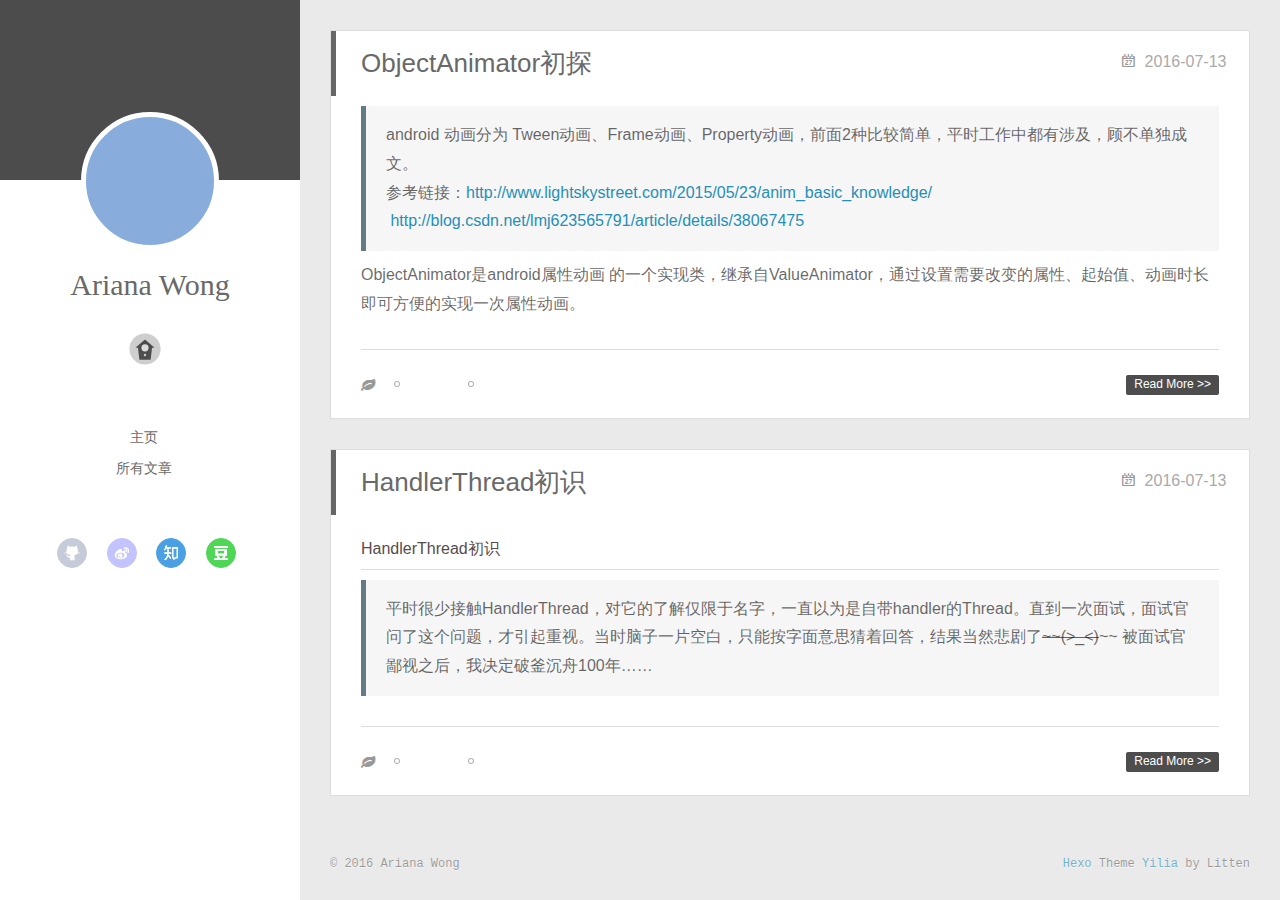
==== commit d890895b: "Site updated: 2016-07-18 16:55:48" ====
--- a/index.html
+++ b/index.html
@@ -104,7 +104,7 @@
 				
 				<section class="switch-part switch-part2">
 					<div class="widget tagcloud" id="js-tagcloud">
-						<a href="/tags/android-work/" style="font-size: 10px;">android work</a>
+						<a href="/tags/android/" style="font-size: 10px;">android</a> <a href="/tags/work/" style="font-size: 10px;">work</a>
 					</div>
 				</section>
 				
@@ -209,7 +209,7 @@
       
       
 	<div class="article-tag tagcloud">
-		<ul class="article-tag-list"><li class="article-tag-list-item"><a class="article-tag-list-link" href="/tags/android-work/">android work</a></li></ul>
+		<ul class="article-tag-list"><li class="article-tag-list-item"><a class="article-tag-list-link" href="/tags/android/">android</a></li><li class="article-tag-list-item"><a class="article-tag-list-link" href="/tags/work/">work</a></li></ul>
 	</div>
 
       
@@ -271,7 +271,7 @@
       
       
 	<div class="article-tag tagcloud">
-		<ul class="article-tag-list"><li class="article-tag-list-item"><a class="article-tag-list-link" href="/tags/android-work/">android work</a></li></ul>
+		<ul class="article-tag-list"><li class="article-tag-list-item"><a class="article-tag-list-link" href="/tags/android/">android</a></li><li class="article-tag-list-item"><a class="article-tag-list-link" href="/tags/work/">work</a></li></ul>
 	</div>
 
       
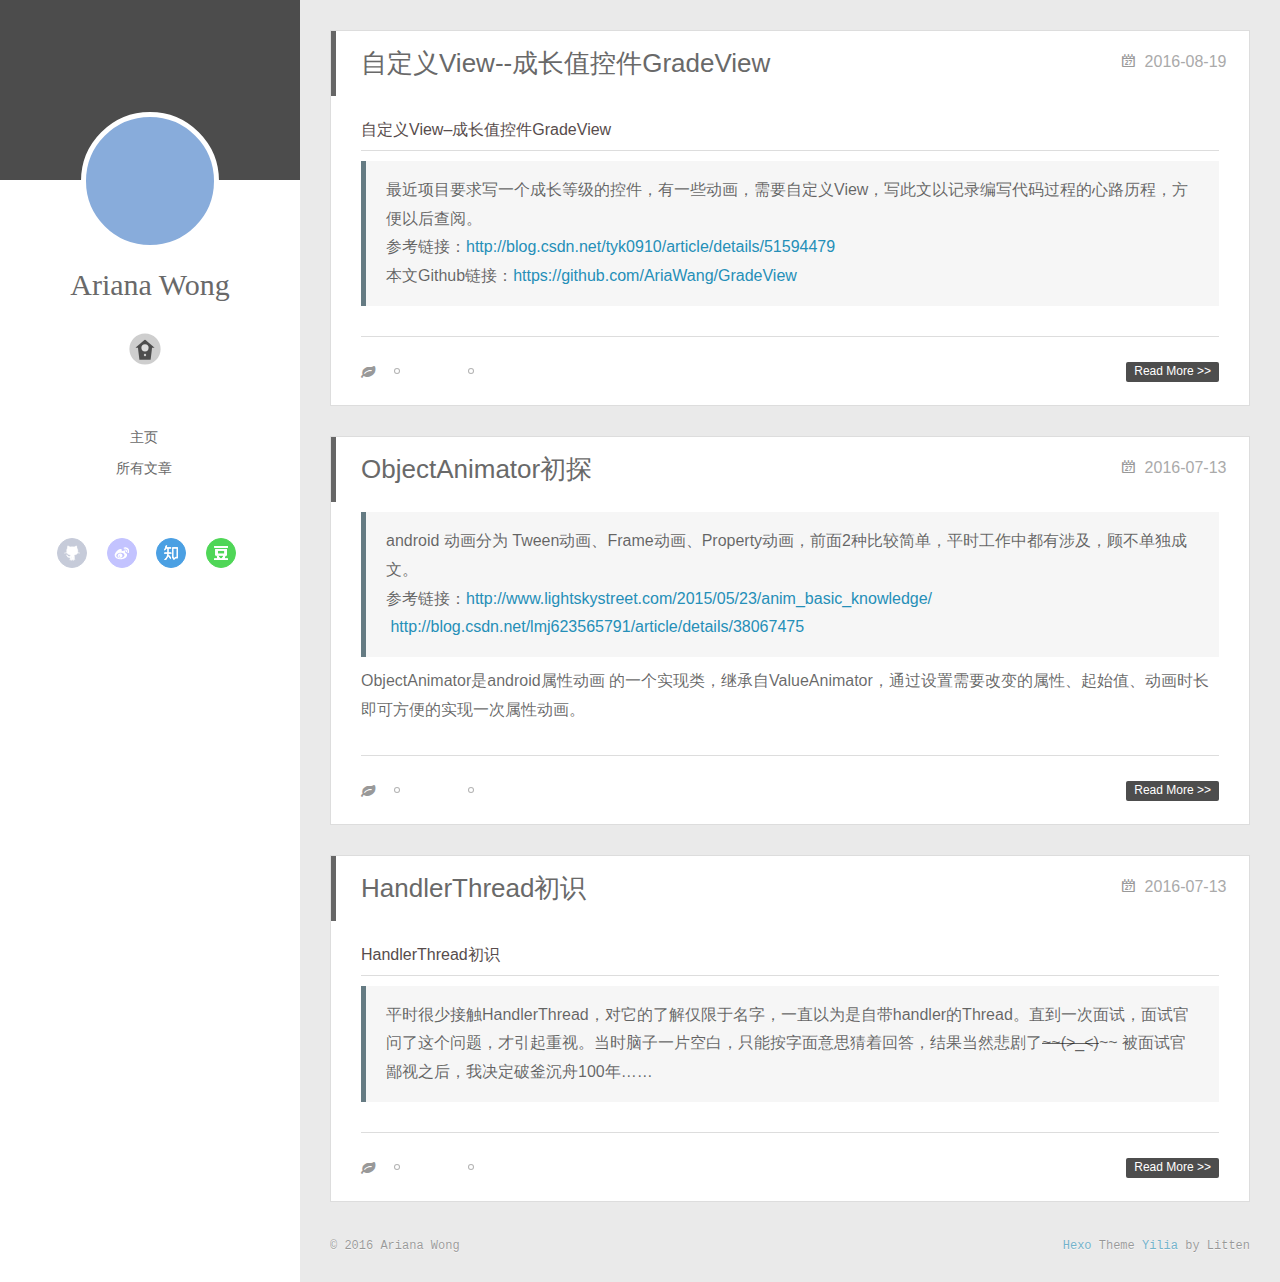
==== commit d072c811: "Site updated: 2016-08-19 17:00:29" ====
--- a/index.html
+++ b/index.html
@@ -67,7 +67,7 @@
 						<li>Tags</li>
 						
 						
-						<li>About</li>
+						<li>Über</li>
 						
 					</ul>
 				</div>
@@ -170,6 +170,70 @@
 
       <div class="body-wrap">
   
+    <article id="post-GradeView" class="article article-type-post" itemscope itemprop="blogPost">
+  
+    <div class="article-meta">
+      <a href="/2016/08/19/GradeView/" class="article-date">
+  	<time datetime="2016-08-19T08:57:54.000Z" itemprop="datePublished">2016-08-19</time>
+</a>
+    </div>
+  
+  <div class="article-inner">
+    
+      <input type="hidden" class="isFancy" />
+    
+    
+      <header class="article-header">
+        
+  
+    <h1 itemprop="name">
+      <a class="article-title" href="/2016/08/19/GradeView/">自定义View--成长值控件GradeView</a>
+    </h1>
+  
+
+      </header>
+      
+    
+    <div class="article-entry" itemprop="articleBody">
+      
+        <h4 id="自定义View–成长值控件GradeView"><a href="#自定义View–成长值控件GradeView" class="headerlink" title="自定义View–成长值控件GradeView"></a>自定义View–成长值控件GradeView</h4><blockquote>
+<p>最近项目要求写一个成长等级的控件，有一些动画，需要自定义View，写此文以记录编写代码过程的心路历程，方便以后查阅。</p>
+<p>参考链接：<a href="http://blog.csdn.net/tyk0910/article/details/51594479">http://blog.csdn.net/tyk0910/article/details/51594479</a></p>
+<p>本文Github链接：<a href="https://github.com/AriaWang/GradeView">https://github.com/AriaWang/GradeView</a></p>
+</blockquote>
+      
+    </div>
+    
+    <div class="article-info article-info-index">
+      
+      
+	<div class="article-tag tagcloud">
+		<ul class="article-tag-list"><li class="article-tag-list-item"><a class="article-tag-list-link" href="/tags/android/">android</a></li><li class="article-tag-list-item"><a class="article-tag-list-link" href="/tags/work/">work</a></li></ul>
+	</div>
+
+      
+
+      
+        <p class="article-more-link">
+          <a  href="/2016/08/19/GradeView/#more">Read More >></a>
+        </p>
+      
+      <div class="clearfix"></div>
+    </div>
+    
+  </div>
+  
+</article>
+
+
+
+
+
+
+
+
+
+  
     <article id="post-ObjectAnimator初探" class="article article-type-post" itemscope itemprop="blogPost">
   
     <div class="article-meta">
